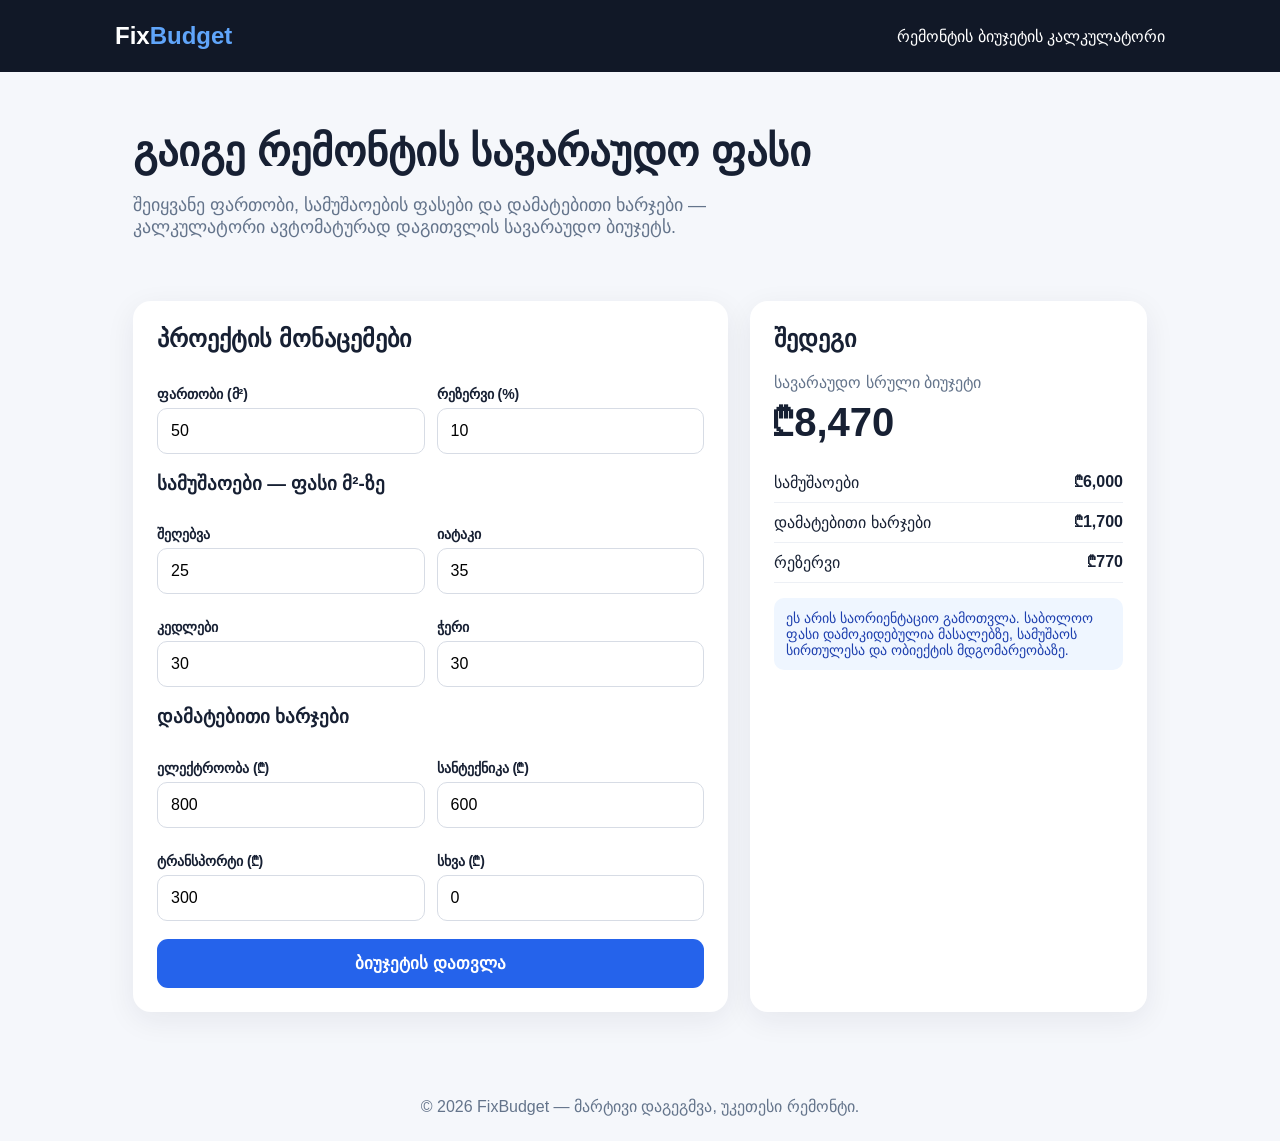
==== index.html @ a658bdd5 "Add files via upload" ====
<!doctype html>
<html lang="ka">
<head>
<meta charset="utf-8">
<meta name="viewport" content="width=device-width,initial-scale=1">
<title>FixBudget — რემონტის ბიუჯეტი</title>
<style>
*{box-sizing:border-box}body{margin:0;font-family:Arial,sans-serif;background:#f5f7fb;color:#172033}
header{background:#111827;color:white;padding:22px 18px}
nav{max-width:1050px;margin:auto;display:flex;justify-content:space-between;align-items:center}
.logo{font-size:24px;font-weight:800}.logo span{color:#60a5fa}
.hero{max-width:1050px;margin:0 auto;padding:55px 18px 30px}.hero h1{font-size:42px;margin:0 0 12px}.hero p{font-size:18px;color:#64748b;max-width:680px}
.grid{max-width:1050px;margin:auto;padding:15px 18px 60px;display:grid;grid-template-columns:1.2fr .8fr;gap:22px}
.card{background:white;border-radius:18px;padding:24px;box-shadow:0 8px 30px #17203312}
h2{margin-top:0}.row{display:grid;grid-template-columns:1fr 1fr;gap:12px}
label{display:block;font-size:14px;font-weight:700;margin:13px 0 6px}
input,select{width:100%;padding:13px;border:1px solid #d7dce5;border-radius:10px;font-size:16px}
button{width:100%;padding:14px;border:0;border-radius:11px;background:#2563eb;color:white;font-size:17px;font-weight:700;cursor:pointer;margin-top:18px}
button:hover{background:#1d4ed8}
.result{position:sticky;top:15px}.total{font-size:40px;font-weight:800;margin:8px 0 18px}.line{display:flex;justify-content:space-between;padding:10px 0;border-bottom:1px solid #edf0f5}.muted{color:#64748b}.note{margin-top:15px;padding:12px;background:#eff6ff;border-radius:10px;color:#1e40af;font-size:14px}
footer{text-align:center;padding:25px;color:#64748b}
@media(max-width:760px){.grid{grid-template-columns:1fr}.hero h1{font-size:32px}.result{position:static}.row{grid-template-columns:1fr}}
</style>
</head>
<body>
<header><nav><div class="logo">Fix<span>Budget</span></div><div>რემონტის ბიუჯეტის კალკულატორი</div></nav></header>
<section class="hero">
<h1>გაიგე რემონტის სავარაუდო ფასი</h1>
<p>შეიყვანე ფართობი, სამუშაოების ფასები და დამატებითი ხარჯები — კალკულატორი ავტომატურად დაგითვლის სავარაუდო ბიუჯეტს.</p>
</section>

<main class="grid">
<section class="card">
<h2>პროექტის მონაცემები</h2>
<div class="row">
<div><label>ფართობი (მ²)</label><input id="area" type="number" min="0" value="50"></div>
<div><label>რეზერვი (%)</label><input id="reserve" type="number" min="0" value="10"></div>
</div>
<h3>სამუშაოები — ფასი მ²-ზე</h3>
<div class="row">
<div><label>შეღებვა</label><input id="paint" type="number" min="0" value="25"></div>
<div><label>იატაკი</label><input id="floor" type="number" min="0" value="35"></div>
<div><label>კედლები</label><input id="walls" type="number" min="0" value="30"></div>
<div><label>ჭერი</label><input id="ceiling" type="number" min="0" value="30"></div>
</div>
<h3>დამატებითი ხარჯები</h3>
<div class="row">
<div><label>ელექტროობა (₾)</label><input id="electric" type="number" min="0" value="800"></div>
<div><label>სანტექნიკა (₾)</label><input id="plumbing" type="number" min="0" value="600"></div>
<div><label>ტრანსპორტი (₾)</label><input id="transport" type="number" min="0" value="300"></div>
<div><label>სხვა (₾)</label><input id="other" type="number" min="0" value="0"></div>
</div>
<button onclick="calculate()">ბიუჯეტის დათვლა</button>
</section>

<section class="card result">
<h2>შედეგი</h2>
<div class="muted">სავარაუდო სრული ბიუჯეტი</div>
<div class="total" id="total">₾0</div>
<div class="line"><span>სამუშაოები</span><b id="works">₾0</b></div>
<div class="line"><span>დამატებითი ხარჯები</span><b id="extras">₾0</b></div>
<div class="line"><span>რეზერვი</span><b id="reserveOut">₾0</b></div>
<div class="note">ეს არის საორიენტაციო გამოთვლა. საბოლოო ფასი დამოკიდებულია მასალებზე, სამუშაოს სირთულესა და ობიექტის მდგომარეობაზე.</div>
</section>
</main>
<footer>© 2026 FixBudget — მარტივი დაგეგმვა, უკეთესი რემონტი.</footer>

<script>
function n(id){return Math.max(0,Number(document.getElementById(id).value)||0)}
function money(x){return "₾"+Math.round(x).toLocaleString("ka-GE")}
function calculate(){
 const area=n("area");
 const works=area*(n("paint")+n("floor")+n("walls")+n("ceiling"));
 const extras=n("electric")+n("plumbing")+n("transport")+n("other");
 const reserve=(works+extras)*n("reserve")/100;
 const total=works+extras+reserve;
 document.getElementById("works").textContent=money(works);
 document.getElementById("extras").textContent=money(extras);
 document.getElementById("reserveOut").textContent=money(reserve);
 document.getElementById("total").textContent=money(total);
}
document.querySelectorAll("input").forEach(x=>x.addEventListener("input",calculate));
calculate();
</script>
</body>
</html>
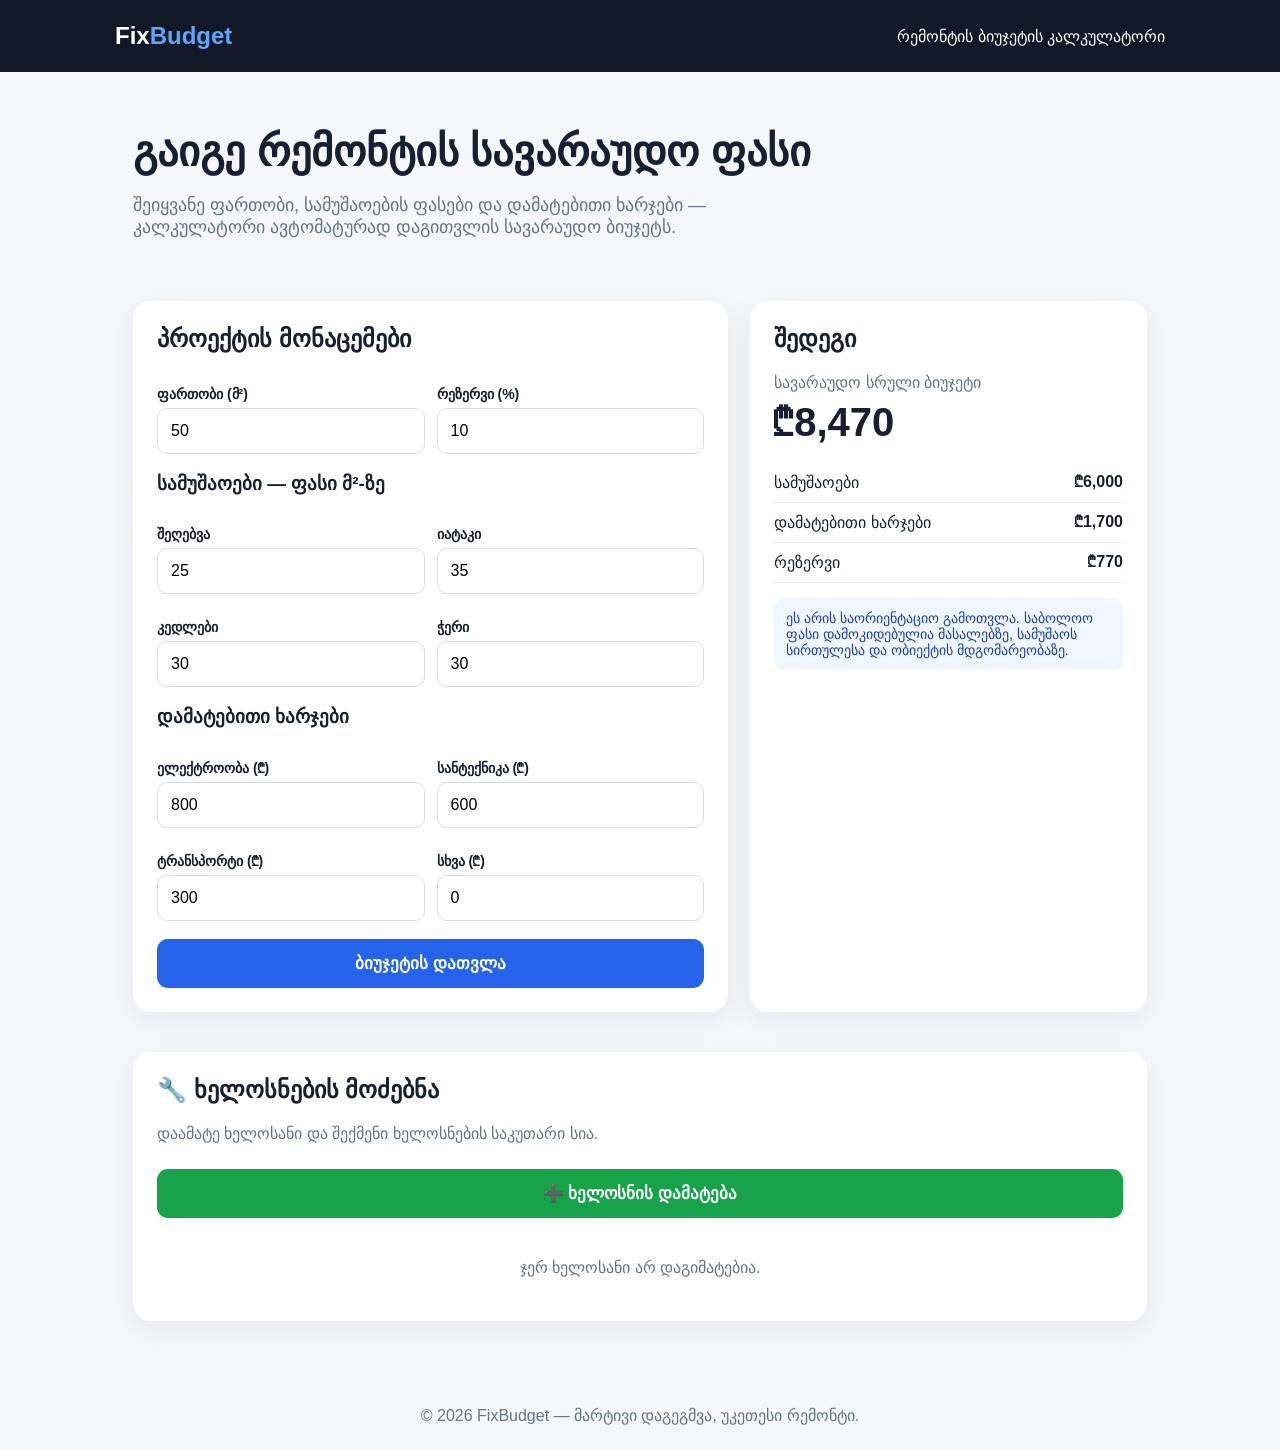
==== commit e57f4b9f: "Refactor index.html for improved layout and styles Refactor HTML structure and update styles for bet" ====
--- a/index.html
+++ b/index.html
@@ -1,86 +1,747 @@
 <!doctype html>
+
 <html lang="ka">
 <head>
 <meta charset="utf-8">
 <meta name="viewport" content="width=device-width,initial-scale=1">
 <title>FixBudget — რემონტის ბიუჯეტი</title>
+
 <style>
-*{box-sizing:border-box}body{margin:0;font-family:Arial,sans-serif;background:#f5f7fb;color:#172033}
-header{background:#111827;color:white;padding:22px 18px}
-nav{max-width:1050px;margin:auto;display:flex;justify-content:space-between;align-items:center}
-.logo{font-size:24px;font-weight:800}.logo span{color:#60a5fa}
-.hero{max-width:1050px;margin:0 auto;padding:55px 18px 30px}.hero h1{font-size:42px;margin:0 0 12px}.hero p{font-size:18px;color:#64748b;max-width:680px}
-.grid{max-width:1050px;margin:auto;padding:15px 18px 60px;display:grid;grid-template-columns:1.2fr .8fr;gap:22px}
-.card{background:white;border-radius:18px;padding:24px;box-shadow:0 8px 30px #17203312}
-h2{margin-top:0}.row{display:grid;grid-template-columns:1fr 1fr;gap:12px}
-label{display:block;font-size:14px;font-weight:700;margin:13px 0 6px}
-input,select{width:100%;padding:13px;border:1px solid #d7dce5;border-radius:10px;font-size:16px}
-button{width:100%;padding:14px;border:0;border-radius:11px;background:#2563eb;color:white;font-size:17px;font-weight:700;cursor:pointer;margin-top:18px}
-button:hover{background:#1d4ed8}
-.result{position:sticky;top:15px}.total{font-size:40px;font-weight:800;margin:8px 0 18px}.line{display:flex;justify-content:space-between;padding:10px 0;border-bottom:1px solid #edf0f5}.muted{color:#64748b}.note{margin-top:15px;padding:12px;background:#eff6ff;border-radius:10px;color:#1e40af;font-size:14px}
-footer{text-align:center;padding:25px;color:#64748b}
-@media(max-width:760px){.grid{grid-template-columns:1fr}.hero h1{font-size:32px}.result{position:static}.row{grid-template-columns:1fr}}
+*{box-sizing:border-box}
+
+body{
+  margin:0;
+  font-family:Arial,sans-serif;
+  background:#f5f7fb;
+  color:#172033
+}
+
+header{
+  background:#111827;
+  color:white;
+  padding:22px 18px
+}
+
+nav{
+  max-width:1050px;
+  margin:auto;
+  display:flex;
+  justify-content:space-between;
+  align-items:center;
+  gap:15px
+}
+
+.logo{
+  font-size:24px;
+  font-weight:800
+}
+
+.logo span{
+  color:#60a5fa
+}
+
+.hero{
+  max-width:1050px;
+  margin:0 auto;
+  padding:55px 18px 30px
+}
+
+.hero h1{
+  font-size:42px;
+  margin:0 0 12px
+}
+
+.hero p{
+  font-size:18px;
+  color:#64748b;
+  max-width:680px
+}
+
+.grid{
+  max-width:1050px;
+  margin:auto;
+  padding:15px 18px 40px;
+  display:grid;
+  grid-template-columns:1.2fr .8fr;
+  gap:22px
+}
+
+.card{
+  background:white;
+  border-radius:18px;
+  padding:24px;
+  box-shadow:0 8px 30px #17203312
+}
+
+h2{
+  margin-top:0
+}
+
+.row{
+  display:grid;
+  grid-template-columns:1fr 1fr;
+  gap:12px
+}
+
+label{
+  display:block;
+  font-size:14px;
+  font-weight:700;
+  margin:13px 0 6px
+}
+
+input,select{
+  width:100%;
+  padding:13px;
+  border:1px solid #d7dce5;
+  border-radius:10px;
+  font-size:16px
+}
+
+button{
+  width:100%;
+  padding:14px;
+  border:0;
+  border-radius:11px;
+  background:#2563eb;
+  color:white;
+  font-size:17px;
+  font-weight:700;
+  cursor:pointer;
+  margin-top:18px
+}
+
+button:hover{
+  background:#1d4ed8
+}
+
+.result{
+  position:sticky;
+  top:15px
+}
+
+.total{
+  font-size:40px;
+  font-weight:800;
+  margin:8px 0 18px
+}
+
+.line{
+  display:flex;
+  justify-content:space-between;
+  padding:10px 0;
+  border-bottom:1px solid #edf0f5
+}
+
+.muted{
+  color:#64748b
+}
+
+.note{
+  margin-top:15px;
+  padding:12px;
+  background:#eff6ff;
+  border-radius:10px;
+  color:#1e40af;
+  font-size:14px
+}
+
+/* ხელოსნების სექცია */
+
+.contractors{
+  max-width:1050px;
+  margin:0 auto;
+  padding:0 18px 60px
+}
+
+.contractor-card{
+  background:white;
+  border-radius:18px;
+  padding:24px;
+  box-shadow:0 8px 30px #17203312
+}
+
+.add-button{
+  background:#16a34a;
+  margin-top:10px
+}
+
+.add-button:hover{
+  background:#15803d
+}
+
+.form-box{
+  display:none;
+  margin-top:20px;
+  padding:20px;
+  background:#f8fafc;
+  border-radius:14px;
+  border:1px solid #e2e8f0
+}
+
+.form-box.active{
+  display:block
+}
+
+.contractor-list{
+  margin-top:20px;
+  display:grid;
+  gap:12px
+}
+
+.contractor{
+  border:1px solid #e2e8f0;
+  border-radius:12px;
+  padding:16px;
+  background:#fff
+}
+
+.contractor h3{
+  margin:0 0 7px
+}
+
+.contractor p{
+  margin:5px 0;
+  color:#64748b
+}
+
+.delete-btn{
+  background:#dc2626;
+  margin-top:10px;
+  padding:9px 12px;
+  font-size:14px
+}
+
+.delete-btn:hover{
+  background:#b91c1c
+}
+
+.empty{
+  color:#64748b;
+  text-align:center;
+  padding:20px
+}
+
+footer{
+  text-align:center;
+  padding:25px;
+  color:#64748b
+}
+
+@media(max-width:760px){
+  .grid{
+    grid-template-columns:1fr
+  }
+
+  .hero h1{
+    font-size:32px
+  }
+
+  .result{
+    position:static
+  }
+
+  .row{
+    grid-template-columns:1fr
+  }
+
+  nav{
+    flex-direction:column;
+    align-items:flex-start
+  }
+}
 </style>
+
 </head>
+
 <body>
-<header><nav><div class="logo">Fix<span>Budget</span></div><div>რემონტის ბიუჯეტის კალკულატორი</div></nav></header>
+
+<header>
+<nav>
+<div class="logo">Fix<span>Budget</span></div>
+<div>რემონტის ბიუჯეტის კალკულატორი</div>
+</nav>
+</header>
+
 <section class="hero">
+
 <h1>გაიგე რემონტის სავარაუდო ფასი</h1>
-<p>შეიყვანე ფართობი, სამუშაოების ფასები და დამატებითი ხარჯები — კალკულატორი ავტომატურად დაგითვლის სავარაუდო ბიუჯეტს.</p>
+
+<p>
+შეიყვანე ფართობი, სამუშაოების ფასები და დამატებითი ხარჯები —
+კალკულატორი ავტომატურად დაგითვლის სავარაუდო ბიუჯეტს.
+</p>
+
 </section>
 
 <main class="grid">
+
 <section class="card">
+
 <h2>პროექტის მონაცემები</h2>
+
 <div class="row">
-<div><label>ფართობი (მ²)</label><input id="area" type="number" min="0" value="50"></div>
-<div><label>რეზერვი (%)</label><input id="reserve" type="number" min="0" value="10"></div>
-</div>
+
+<div>
+<label>ფართობი (მ²)</label>
+<input id="area" type="number" min="0" value="50">
+</div>
+
+<div>
+<label>რეზერვი (%)</label>
+<input id="reserve" type="number" min="0" value="10">
+</div>
+
+</div>
+
 <h3>სამუშაოები — ფასი მ²-ზე</h3>
+
 <div class="row">
-<div><label>შეღებვა</label><input id="paint" type="number" min="0" value="25"></div>
-<div><label>იატაკი</label><input id="floor" type="number" min="0" value="35"></div>
-<div><label>კედლები</label><input id="walls" type="number" min="0" value="30"></div>
-<div><label>ჭერი</label><input id="ceiling" type="number" min="0" value="30"></div>
-</div>
+
+<div>
+<label>შეღებვა</label>
+<input id="paint" type="number" min="0" value="25">
+</div>
+
+<div>
+<label>იატაკი</label>
+<input id="floor" type="number" min="0" value="35">
+</div>
+
+<div>
+<label>კედლები</label>
+<input id="walls" type="number" min="0" value="30">
+</div>
+
+<div>
+<label>ჭერი</label>
+<input id="ceiling" type="number" min="0" value="30">
+</div>
+
+</div>
+
 <h3>დამატებითი ხარჯები</h3>
+
 <div class="row">
-<div><label>ელექტროობა (₾)</label><input id="electric" type="number" min="0" value="800"></div>
-<div><label>სანტექნიკა (₾)</label><input id="plumbing" type="number" min="0" value="600"></div>
-<div><label>ტრანსპორტი (₾)</label><input id="transport" type="number" min="0" value="300"></div>
-<div><label>სხვა (₾)</label><input id="other" type="number" min="0" value="0"></div>
-</div>
+
+<div>
+<label>ელექტროობა (₾)</label>
+<input id="electric" type="number" min="0" value="800">
+</div>
+
+<div>
+<label>სანტექნიკა (₾)</label>
+<input id="plumbing" type="number" min="0" value="600">
+</div>
+
+<div>
+<label>ტრანსპორტი (₾)</label>
+<input id="transport" type="number" min="0" value="300">
+</div>
+
+<div>
+<label>სხვა (₾)</label>
+<input id="other" type="number" min="0" value="0">
+</div>
+
+</div>
+
 <button onclick="calculate()">ბიუჯეტის დათვლა</button>
+
 </section>
 
 <section class="card result">
+
 <h2>შედეგი</h2>
-<div class="muted">სავარაუდო სრული ბიუჯეტი</div>
-<div class="total" id="total">₾0</div>
-<div class="line"><span>სამუშაოები</span><b id="works">₾0</b></div>
-<div class="line"><span>დამატებითი ხარჯები</span><b id="extras">₾0</b></div>
-<div class="line"><span>რეზერვი</span><b id="reserveOut">₾0</b></div>
-<div class="note">ეს არის საორიენტაციო გამოთვლა. საბოლოო ფასი დამოკიდებულია მასალებზე, სამუშაოს სირთულესა და ობიექტის მდგომარეობაზე.</div>
+
+<div class="muted">
+სავარაუდო სრული ბიუჯეტი
+</div>
+
+<div class="total" id="total">
+₾0
+</div>
+
+<div class="line">
+<span>სამუშაოები</span>
+<b id="works">₾0</b>
+</div>
+
+<div class="line">
+<span>დამატებითი ხარჯები</span>
+<b id="extras">₾0</b>
+</div>
+
+<div class="line">
+<span>რეზერვი</span>
+<b id="reserveOut">₾0</b>
+</div>
+
+<div class="note">
+ეს არის საორიენტაციო გამოთვლა. საბოლოო ფასი დამოკიდებულია
+მასალებზე, სამუშაოს სირთულესა და ობიექტის მდგომარეობაზე.
+</div>
+
 </section>
+
 </main>
-<footer>© 2026 FixBudget — მარტივი დაგეგმვა, უკეთესი რემონტი.</footer>
+
+<!-- ხელოსნების სექცია -->
+
+<section class="contractors">
+
+<div class="contractor-card">
+
+<h2>🔧 ხელოსნების მოძებნა</h2>
+
+<p class="muted">
+დაამატე ხელოსანი და შექმენი ხელოსნების საკუთარი სია.
+</p>
+
+<button class="add-button" onclick="toggleContractorForm()">
+➕ ხელოსნის დამატება
+</button>
+
+<div id="contractorForm" class="form-box">
+
+<h3>ახალი ხელოსნის დამატება</h3>
+
+<label>სახელი და გვარი</label>
+<input id="contractorName" type="text" placeholder="მაგ: გიორგი ბერიძე">
+
+<label>სპეციალობა</label>
+
+<select id="contractorType">
+
+<option value="">აირჩიე სპეციალობა</option>
+<option>ელექტრიკი</option>
+<option>სანტექნიკი</option>
+<option>მღებავი</option>
+<option>მლესავი</option>
+<option>კაფელ-მეტლახის ხელოსანი</option>
+<option>იატაკის ხელოსანი</option>
+<option>ჭერის ხელოსანი</option>
+<option>გიფსოკარდონის ხელოსანი</option>
+<option>შპალერის ხელოსანი</option>
+<option>დურგალი</option>
+<option>შემდუღებელი</option>
+<option>სხვა</option>
+
+</select>
+
+<label>ტელეფონის ნომერი</label>
+<input id="contractorPhone" type="tel" placeholder="მაგ: 599 12 34 56">
+
+<label>ქალაქი / რაიონი</label>
+<input id="contractorCity" type="text" placeholder="მაგ: თბილისი">
+
+<button onclick="addContractor()">
+ხელოსნის დამატება
+</button>
+
+</div>
+
+<div id="contractorList" class="contractor-list">
+
+<div class="empty">
+ჯერ ხელოსანი არ დაგიმატებია.
+</div>
+
+</div>
+
+</div>
+
+</section>
+
+<footer>
+© 2026 FixBudget — მარტივი დაგეგმვა, უკეთესი რემონტი.
+</footer>
 
 <script>
-function n(id){return Math.max(0,Number(document.getElementById(id).value)||0)}
-function money(x){return "₾"+Math.round(x).toLocaleString("ka-GE")}
+
+/* =========================
+   ბიუჯეტის კალკულატორი
+========================= */
+
+function n(id){
+
+return Math.max(
+0,
+Number(document.getElementById(id).value) || 0
+);
+
+}
+
+
+function money(x){
+
+return "₾" + Math.round(x).toLocaleString("ka-GE");
+
+}
+
+
 function calculate(){
- const area=n("area");
- const works=area*(n("paint")+n("floor")+n("walls")+n("ceiling"));
- const extras=n("electric")+n("plumbing")+n("transport")+n("other");
- const reserve=(works+extras)*n("reserve")/100;
- const total=works+extras+reserve;
- document.getElementById("works").textContent=money(works);
- document.getElementById("extras").textContent=money(extras);
- document.getElementById("reserveOut").textContent=money(reserve);
- document.getElementById("total").textContent=money(total);
-}
-document.querySelectorAll("input").forEach(x=>x.addEventListener("input",calculate));
+
+const area = n("area");
+
+const works =
+area *
+(
+n("paint") +
+n("floor") +
+n("walls") +
+n("ceiling")
+);
+
+const extras =
+n("electric") +
+n("plumbing") +
+n("transport") +
+n("other");
+
+const reserve =
+(works + extras) *
+n("reserve") / 100;
+
+const total =
+works +
+extras +
+reserve;
+
+
+document.getElementById("works").textContent =
+money(works);
+
+document.getElementById("extras").textContent =
+money(extras);
+
+document.getElementById("reserveOut").textContent =
+money(reserve);
+
+document.getElementById("total").textContent =
+money(total);
+
+}
+
+
+document
+.querySelectorAll("input")
+.forEach(function(x){
+
+x.addEventListener("input", calculate);
+
+});
+
+
 calculate();
+
+
+/* =========================
+   ხელოსნების დამატება
+========================= */
+
+function toggleContractorForm(){
+
+const form =
+document.getElementById("contractorForm");
+
+form.classList.toggle("active");
+
+}
+
+
+function addContractor(){
+
+const name =
+document.getElementById("contractorName").value.trim();
+
+const type =
+document.getElementById("contractorType").value;
+
+const phone =
+document.getElementById("contractorPhone").value.trim();
+
+const city =
+document.getElementById("contractorCity").value.trim();
+
+
+if(!name){
+
+alert("გთხოვ, შეიყვანე ხელოსნის სახელი.");
+
+return;
+
+}
+
+
+if(!type){
+
+alert("გთხოვ, აირჩიე სპეციალობა.");
+
+return;
+
+}
+
+
+const contractor = {
+
+name:name,
+
+type:type,
+
+phone:phone,
+
+city:city
+
+};
+
+
+let contractors =
+JSON.parse(
+localStorage.getItem("fixbudget_contractors")
+) || [];
+
+
+contractors.push(contractor);
+
+
+localStorage.setItem(
+"fixbudget_contractors",
+JSON.stringify(contractors)
+);
+
+
+document.getElementById("contractorName").value = "";
+
+document.getElementById("contractorType").value = "";
+
+document.getElementById("contractorPhone").value = "";
+
+document.getElementById("contractorCity").value = "";
+
+
+renderContractors();
+
+}
+
+
+function renderContractors(){
+
+const list =
+document.getElementById("contractorList");
+
+
+let contractors =
+JSON.parse(
+localStorage.getItem("fixbudget_contractors")
+) || [];
+
+
+if(contractors.length === 0){
+
+list.innerHTML =
+'<div class="empty">ჯერ ხელოსანი არ დაგიმატებია.</div>';
+
+return;
+
+}
+
+
+list.innerHTML = "";
+
+
+contractors.forEach(function(contractor,index){
+
+const div =
+document.createElement("div");
+
+div.className = "contractor";
+
+
+div.innerHTML = `
+
+<h3>🔧 ${escapeHtml(contractor.name)}</h3>
+
+<p>
+<b>სპეციალობა:</b>
+${escapeHtml(contractor.type)}
+</p>
+
+${
+contractor.phone
+?
+`<p><b>ტელეფონი:</b> ${escapeHtml(contractor.phone)}</p>`
+:
+""
+}
+
+${
+contractor.city
+?
+`<p><b>ადგილმდებარეობა:</b> ${escapeHtml(contractor.city)}</p>`
+:
+""
+}
+
+<button
+class="delete-btn"
+onclick="deleteContractor(${index})">
+წაშლა
+</button>
+
+`;
+
+
+list.appendChild(div);
+
+});
+
+}
+
+
+function deleteContractor(index){
+
+let contractors =
+JSON.parse(
+localStorage.getItem("fixbudget_contractors")
+) || [];
+
+
+if(confirm("ნამდვილად გინდა ამ ხელოსნის წაშლა?")){
+
+contractors.splice(index,1);
+
+
+localStorage.setItem(
+"fixbudget_contractors",
+JSON.stringify(contractors)
+);
+
+
+renderContractors();
+
+}
+
+}
+
+
+function escapeHtml(text){
+
+const div =
+document.createElement("div");
+
+div.textContent = text;
+
+return div.innerHTML;
+
+}
+
+
+/* შენახული ხელოსნების ჩვენება */
+
+renderContractors();
+
 </script>
+
 </body>
-</html>+</html>
